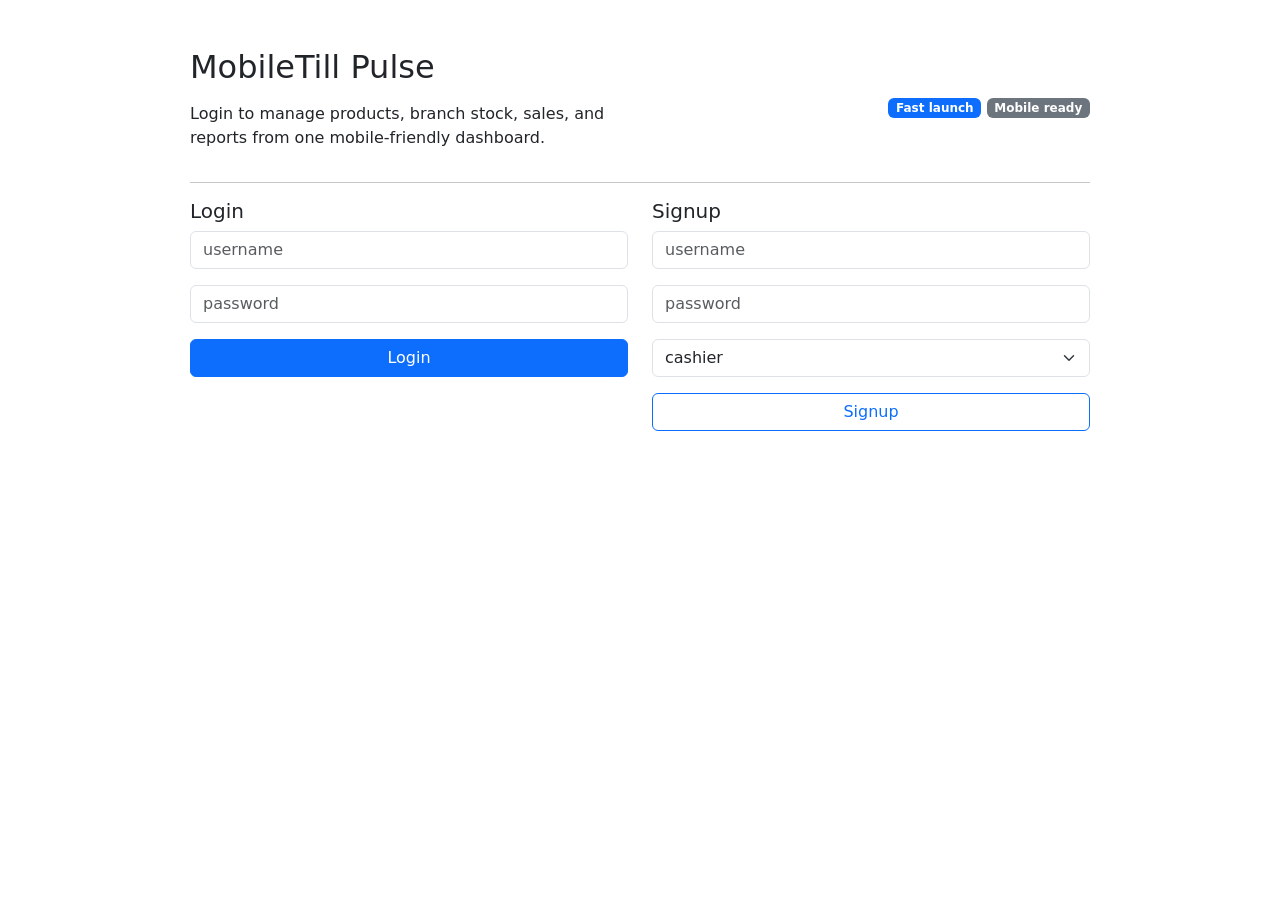
==== inventory_app/templates/index.html @ 8944545b "Initial commit" ====
<!doctype html>
<html lang="en">
<head>
  <meta charset="utf-8">
  <meta name="viewport" content="width=device-width,initial-scale=1">
  <title>MobileTill Pulse — Login</title>
  <link href="https://cdn.jsdelivr.net/npm/bootstrap@5.3.0/dist/css/bootstrap.min.css" rel="stylesheet">
  <link href="/static/css/style.css" rel="stylesheet">
</head>
<body>
  <div class="container py-5">
    <div class="page-card mx-auto" style="max-width:900px;">
      <div class="row align-items-center">
        <div class="col-md-6">
          <h2 class="mb-3">MobileTill Pulse</h2>
          <p class="section-intro">Login to manage products, branch stock, sales, and reports from one mobile-friendly dashboard.</p>
        </div>
        <div class="col-md-6 text-md-end">
          <span class="badge bg-primary">Fast launch</span>
          <span class="badge bg-secondary">Mobile ready</span>
        </div>
      </div>
      <hr>
      <div id="alert"></div>
      <div class="row">
        <div class="col-md-6">
          <h5>Login</h5>
          <div class="mb-3"><input id="login-username" class="form-control" placeholder="username"></div>
          <div class="mb-3"><input id="login-password" type="password" class="form-control" placeholder="password"></div>
          <button id="btn-login" class="btn btn-primary w-100">Login</button>
        </div>
        <div class="col-md-6">
          <h5>Signup</h5>
          <div class="mb-3"><input id="signup-username" class="form-control" placeholder="username"></div>
          <div class="mb-3"><input id="signup-password" type="password" class="form-control" placeholder="password"></div>
          <div class="mb-3">
            <select id="signup-role" class="form-select"><option value="cashier">cashier</option><option value="supervisor">supervisor</option></select>
          </div>
          <button id="btn-signup" class="btn btn-outline-primary w-100">Signup</button>
        </div>
      </div>
    </div>
  </div>
  <script>
    const alertEl = (msg, cls='danger') => document.getElementById('alert').innerHTML = `<div class="alert alert-${cls}">${msg}</div>`;
    document.getElementById('btn-login').onclick = async () => {
      const u = document.getElementById('login-username').value;
      const p = document.getElementById('login-password').value;
      const res = await fetch('/api/login', {method:'POST', headers:{'Content-Type':'application/json'}, body:JSON.stringify({username:u,password:p})});
      const j = await res.json();
      if (res.ok) { localStorage.setItem('token', j.access_token); location.href='/dashboard'; }
      else alertEl(j.msg||JSON.stringify(j));
    }
    document.getElementById('btn-signup').onclick = async () => {
      const u = document.getElementById('signup-username').value;
      const p = document.getElementById('signup-password').value;
      const role = document.getElementById('signup-role').value;
      const res = await fetch('/api/signup',{method:'POST', headers:{'Content-Type':'application/json'}, body:JSON.stringify({username:u,password:p,role})});
      const j = await res.json();
      if (res.ok) alertEl('Created user '+j.username, 'success'); else alertEl(j.msg||JSON.stringify(j));
    }
  </script>
</body>
</html>
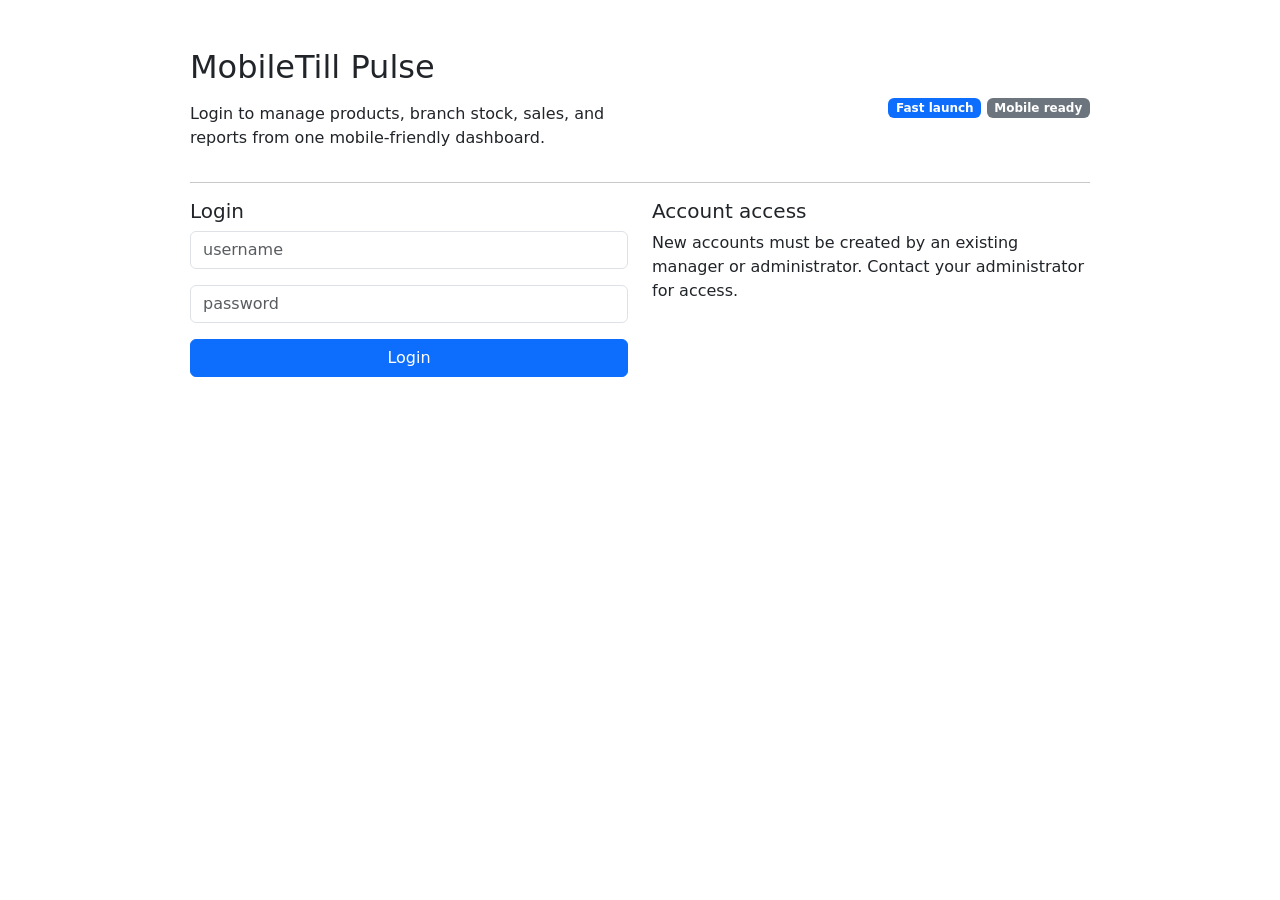
==== commit 9e6ba988: "A few changes 1.  Remove or lock down the “wipe everything” button from public access or locking it " ====
--- a/inventory_app/templates/index.html
+++ b/inventory_app/templates/index.html
@@ -30,35 +30,70 @@
           <button id="btn-login" class="btn btn-primary w-100">Login</button>
         </div>
         <div class="col-md-6">
-          <h5>Signup</h5>
-          <div class="mb-3"><input id="signup-username" class="form-control" placeholder="username"></div>
-          <div class="mb-3"><input id="signup-password" type="password" class="form-control" placeholder="password"></div>
-          <div class="mb-3">
-            <select id="signup-role" class="form-select"><option value="cashier">cashier</option><option value="supervisor">supervisor</option></select>
-          </div>
-          <button id="btn-signup" class="btn btn-outline-primary w-100">Signup</button>
+          <h5>Account access</h5>
+          <p>New accounts must be created by an existing manager or administrator. Contact your administrator for access.</p>
         </div>
       </div>
     </div>
   </div>
   <script>
-    const alertEl = (msg, cls='danger') => document.getElementById('alert').innerHTML = `<div class="alert alert-${cls}">${msg}</div>`;
-    document.getElementById('btn-login').onclick = async () => {
-      const u = document.getElementById('login-username').value;
-      const p = document.getElementById('login-password').value;
-      const res = await fetch('/api/login', {method:'POST', headers:{'Content-Type':'application/json'}, body:JSON.stringify({username:u,password:p})});
-      const j = await res.json();
-      if (res.ok) { localStorage.setItem('token', j.access_token); location.href='/dashboard'; }
-      else alertEl(j.msg||JSON.stringify(j));
+    const alertContainer = document.getElementById('alert');
+    const alertEl = (msg, cls='danger') => {
+      alertContainer.innerHTML = `<div class="alert alert-${cls} alert-dismissible fade show" role="alert">${msg}<button type="button" class="btn-close" data-bs-dismiss="alert" aria-label="Close"></button></div>`;
+    };
+
+    const usernameInput = document.getElementById('login-username');
+    const passwordInput = document.getElementById('login-password');
+    const loginButton = document.getElementById('btn-login');
+
+    async function handleLogin(event) {
+      if (event) event.preventDefault();
+      const u = usernameInput.value.trim();
+      const p = passwordInput.value;
+      if (!u || !p) {
+        alertEl('Please enter both username and password.', 'warning');
+        return;
+      }
+
+      loginButton.disabled = true;
+      loginButton.innerText = 'Signing in...';
+      try {
+        const res = await fetch('/api/login', {
+          method: 'POST',
+          headers: {'Content-Type': 'application/json'},
+          body: JSON.stringify({username: u, password: p})
+        });
+        let body;
+        try {
+          body = await res.json();
+        } catch (parseError) {
+          body = {msg: res.statusText || 'Unexpected response from server.'};
+        }
+
+        if (res.ok && body.access_token) {
+          localStorage.setItem('token', body.access_token);
+          location.href = '/dashboard';
+          return;
+        }
+
+        const message = body.msg || `Login failed (${res.status}).`;
+        alertEl(message, 'danger');
+        console.error('Login failed', res.status, body);
+      } catch (err) {
+        alertEl('Unable to reach the server. Please make sure the app is running and try again.', 'danger');
+        console.error('Login error', err);
+      } finally {
+        loginButton.disabled = false;
+        loginButton.innerText = 'Login';
+      }
     }
-    document.getElementById('btn-signup').onclick = async () => {
-      const u = document.getElementById('signup-username').value;
-      const p = document.getElementById('signup-password').value;
-      const role = document.getElementById('signup-role').value;
-      const res = await fetch('/api/signup',{method:'POST', headers:{'Content-Type':'application/json'}, body:JSON.stringify({username:u,password:p,role})});
-      const j = await res.json();
-      if (res.ok) alertEl('Created user '+j.username, 'success'); else alertEl(j.msg||JSON.stringify(j));
-    }
+
+    loginButton.addEventListener('click', handleLogin);
+    [usernameInput, passwordInput].forEach(input => input.addEventListener('keydown', (event) => {
+      if (event.key === 'Enter') {
+        handleLogin(event);
+      }
+    }));
   </script>
 </body>
 </html>
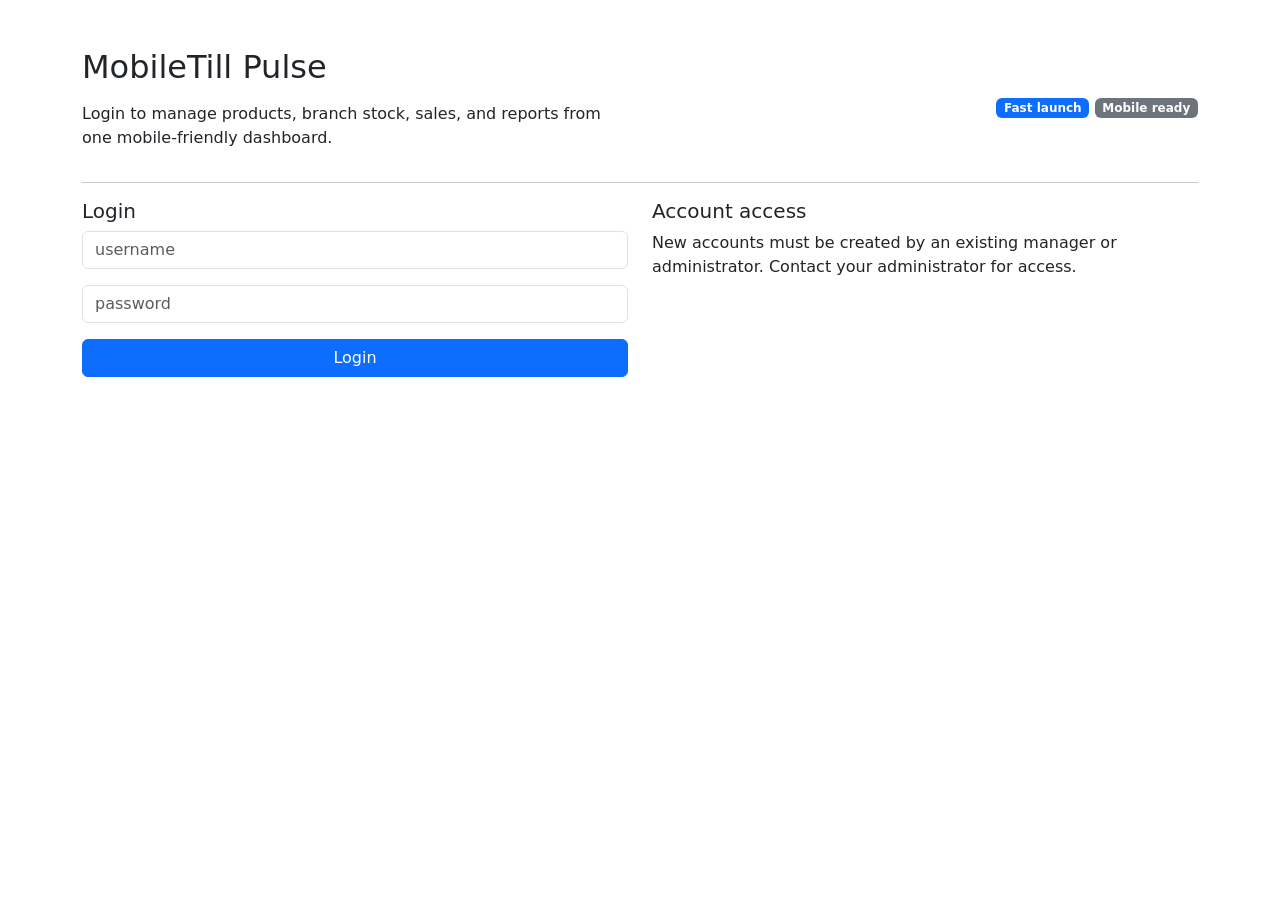
==== commit 5c9638ee: "Unresponsive Pages and Admin account I have been creating an admin account and I have messed up a lo" ====
--- a/inventory_app/templates/index.html
+++ b/inventory_app/templates/index.html
@@ -9,7 +9,7 @@
 </head>
 <body>
   <div class="container py-5">
-    <div class="page-card mx-auto" style="max-width:900px;">
+    <div class="page-card mx-auto max-w-900">
       <div class="row align-items-center">
         <div class="col-md-6">
           <h2 class="mb-3">MobileTill Pulse</h2>
@@ -36,64 +36,6 @@
       </div>
     </div>
   </div>
-  <script>
-    const alertContainer = document.getElementById('alert');
-    const alertEl = (msg, cls='danger') => {
-      alertContainer.innerHTML = `<div class="alert alert-${cls} alert-dismissible fade show" role="alert">${msg}<button type="button" class="btn-close" data-bs-dismiss="alert" aria-label="Close"></button></div>`;
-    };
-
-    const usernameInput = document.getElementById('login-username');
-    const passwordInput = document.getElementById('login-password');
-    const loginButton = document.getElementById('btn-login');
-
-    async function handleLogin(event) {
-      if (event) event.preventDefault();
-      const u = usernameInput.value.trim();
-      const p = passwordInput.value;
-      if (!u || !p) {
-        alertEl('Please enter both username and password.', 'warning');
-        return;
-      }
-
-      loginButton.disabled = true;
-      loginButton.innerText = 'Signing in...';
-      try {
-        const res = await fetch('/api/login', {
-          method: 'POST',
-          headers: {'Content-Type': 'application/json'},
-          body: JSON.stringify({username: u, password: p})
-        });
-        let body;
-        try {
-          body = await res.json();
-        } catch (parseError) {
-          body = {msg: res.statusText || 'Unexpected response from server.'};
-        }
-
-        if (res.ok && body.access_token) {
-          localStorage.setItem('token', body.access_token);
-          location.href = '/dashboard';
-          return;
-        }
-
-        const message = body.msg || `Login failed (${res.status}).`;
-        alertEl(message, 'danger');
-        console.error('Login failed', res.status, body);
-      } catch (err) {
-        alertEl('Unable to reach the server. Please make sure the app is running and try again.', 'danger');
-        console.error('Login error', err);
-      } finally {
-        loginButton.disabled = false;
-        loginButton.innerText = 'Login';
-      }
-    }
-
-    loginButton.addEventListener('click', handleLogin);
-    [usernameInput, passwordInput].forEach(input => input.addEventListener('keydown', (event) => {
-      if (event.key === 'Enter') {
-        handleLogin(event);
-      }
-    }));
-  </script>
+  <script src="/static/js/login.js"></script>
 </body>
 </html>
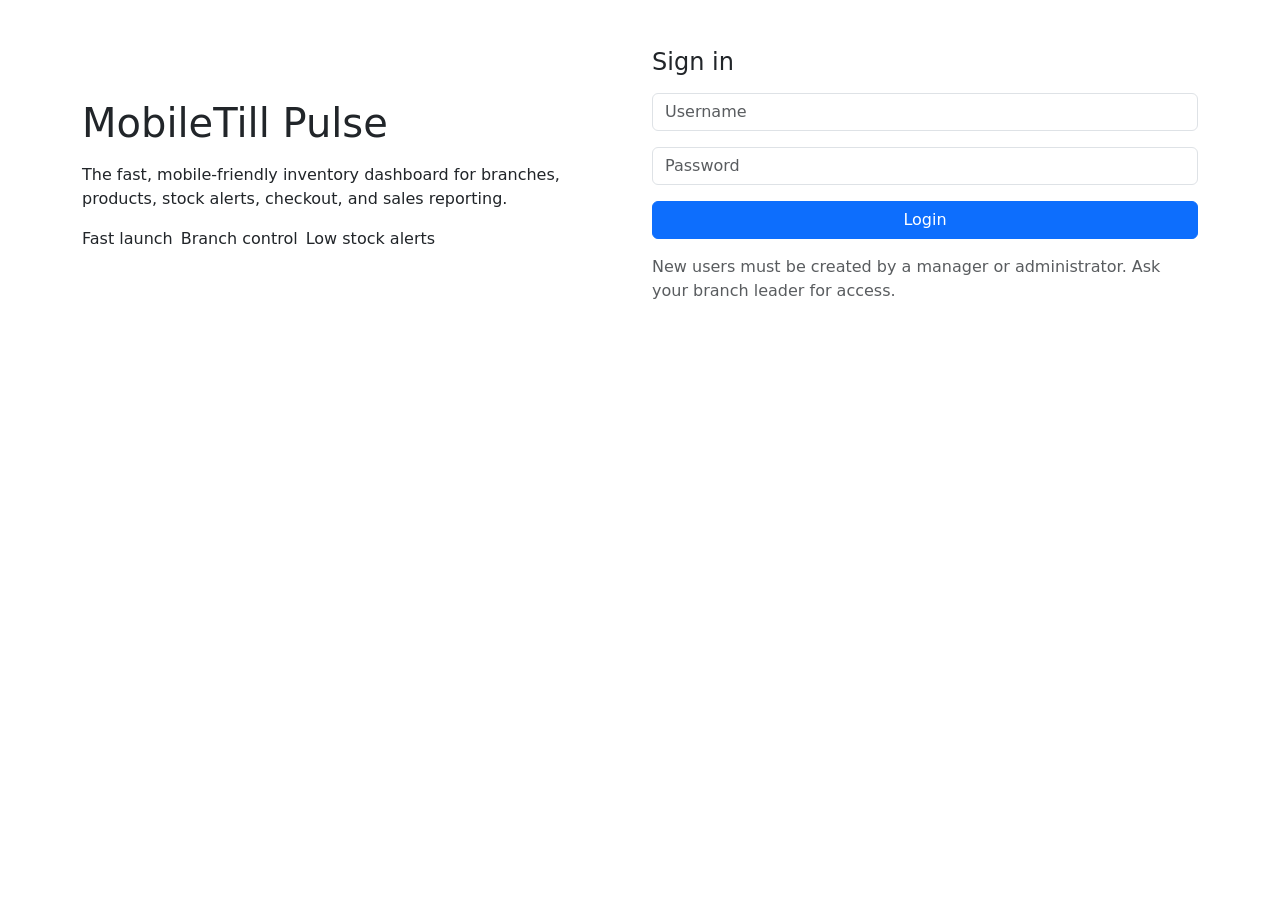
==== commit 2a0cccbc: "New additions Just a few touches to my System." ====
--- a/inventory_app/templates/index.html
+++ b/inventory_app/templates/index.html
@@ -9,29 +9,26 @@
 </head>
 <body>
   <div class="container py-5">
-    <div class="page-card mx-auto max-w-900">
-      <div class="row align-items-center">
+    <div class="hero-card mx-auto max-w-900">
+      <div class="row gy-4 align-items-center">
         <div class="col-md-6">
-          <h2 class="mb-3">MobileTill Pulse</h2>
-          <p class="section-intro">Login to manage products, branch stock, sales, and reports from one mobile-friendly dashboard.</p>
-        </div>
-        <div class="col-md-6 text-md-end">
-          <span class="badge bg-primary">Fast launch</span>
-          <span class="badge bg-secondary">Mobile ready</span>
-        </div>
-      </div>
-      <hr>
-      <div id="alert"></div>
-      <div class="row">
-        <div class="col-md-6">
-          <h5>Login</h5>
-          <div class="mb-3"><input id="login-username" class="form-control" placeholder="username"></div>
-          <div class="mb-3"><input id="login-password" type="password" class="form-control" placeholder="password"></div>
-          <button id="btn-login" class="btn btn-primary w-100">Login</button>
+          <h1 class="mb-3">MobileTill Pulse</h1>
+          <p class="section-intro">The fast, mobile-friendly inventory dashboard for branches, products, stock alerts, checkout, and sales reporting.</p>
+          <div class="d-flex flex-wrap gap-2">
+            <span class="feature-badge">Fast launch</span>
+            <span class="feature-badge">Branch control</span>
+            <span class="feature-badge">Low stock alerts</span>
+          </div>
         </div>
         <div class="col-md-6">
-          <h5>Account access</h5>
-          <p>New accounts must be created by an existing manager or administrator. Contact your administrator for access.</p>
+          <div class="page-card">
+            <h4 class="mb-3">Sign in</h4>
+            <div id="alert"></div>
+            <div class="mb-3"><input id="login-username" class="form-control" placeholder="Username"></div>
+            <div class="mb-3"><input id="login-password" type="password" class="form-control" placeholder="Password"></div>
+            <button id="btn-login" class="btn btn-primary w-100">Login</button>
+            <p class="text-muted mt-3 mb-0">New users must be created by a manager or administrator. Ask your branch leader for access.</p>
+          </div>
         </div>
       </div>
     </div>
